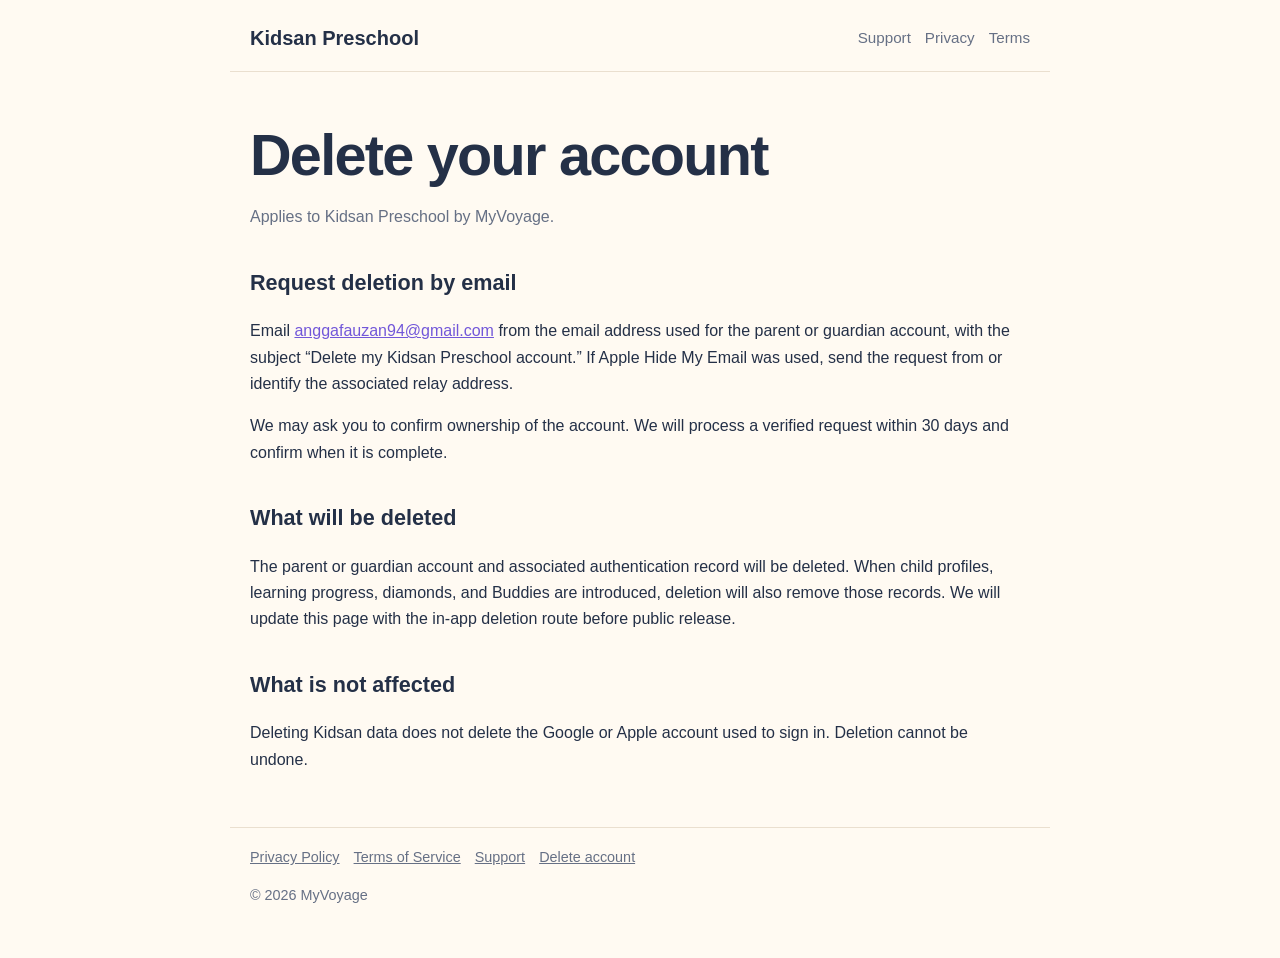
==== delete-account.html @ 6079bda6 "Prepare free GitHub Pages site" ====
<!doctype html>
<html lang="en">
<head><meta charset="utf-8"><meta name="viewport" content="width=device-width,initial-scale=1"><title>Delete Account — Kidsan Preschool</title><meta name="description" content="Request deletion of a Kidsan Preschool account."><link rel="stylesheet" href="style.css"></head>
<body><header><a class="brand" href="index.html">Kidsan Preschool</a><nav><a href="support.html">Support</a><a href="privacy.html">Privacy</a><a href="terms.html">Terms</a></nav></header>
<main><h1>Delete your account</h1><p class="muted">Applies to Kidsan Preschool by MyVoyage.</p>
<h2>Request deletion by email</h2><p>Email <a href="mailto:anggafauzan94@gmail.com?subject=Delete%20my%20Kidsan%20Preschool%20account">anggafauzan94@gmail.com</a> from the email address used for the parent or guardian account, with the subject “Delete my Kidsan Preschool account.” If Apple Hide My Email was used, send the request from or identify the associated relay address.</p>
<p>We may ask you to confirm ownership of the account. We will process a verified request within 30 days and confirm when it is complete.</p>
<h2>What will be deleted</h2><p>The parent or guardian account and associated authentication record will be deleted. When child profiles, learning progress, diamonds, and Buddies are introduced, deletion will also remove those records. We will update this page with the in-app deletion route before public release.</p>
<h2>What is not affected</h2><p>Deleting Kidsan data does not delete the Google or Apple account used to sign in. Deletion cannot be undone.</p></main>
<footer><a href="privacy.html">Privacy Policy</a><a href="terms.html">Terms of Service</a><a href="support.html">Support</a><a href="delete-account.html">Delete account</a><p>© 2026 MyVoyage</p></footer></body></html>
---- style.css ----
:root{--bg:#fffaf2;--fg:#243047;--muted:#667085;--line:#eadfcf;--accent:#7257d9;--accent2:#ffb547;--card:#ffffff}
*{box-sizing:border-box}
body{margin:0;background:var(--bg);color:var(--fg);font:16px/1.65 -apple-system,BlinkMacSystemFont,"Segoe UI",sans-serif}
main,header,footer{max-width:820px;margin:0 auto;padding-left:20px;padding-right:20px}
header{display:flex;flex-wrap:wrap;gap:14px;align-items:center;justify-content:space-between;padding-top:22px;padding-bottom:16px;border-bottom:1px solid var(--line)}
.brand{font-weight:800;font-size:1.25rem;color:var(--fg);text-decoration:none}
nav a{margin-left:14px;color:var(--muted);text-decoration:none;font-size:.95rem}
nav a:first-child{margin-left:0}
a{color:var(--accent)}
h1{font-size:clamp(2rem,7vw,3.6rem);line-height:1.08;margin:52px 0 18px;letter-spacing:-.03em}
h2{font-size:1.35rem;margin-top:34px}
h3{font-size:1.05rem;margin-top:24px}
.lead{font-size:1.2rem;max-width:650px}
.muted{color:var(--muted)}
.card{background:var(--card);border:1px solid var(--line);border-radius:20px;padding:20px 22px;margin:20px 0;box-shadow:0 10px 30px rgba(36,48,71,.05)}
.pill{display:inline-block;padding:7px 12px;border-radius:999px;background:#efeaff;color:#5841b8;font-weight:700;font-size:.88rem}
.badges{display:flex;flex-wrap:wrap;gap:12px;margin:24px 0}
.badge{display:inline-block;padding:12px 18px;border-radius:13px;border:1px solid var(--line);background:var(--card);color:var(--fg);text-decoration:none;font-weight:700}
table{border-collapse:collapse;width:100%;font-size:.95rem;display:block;overflow-x:auto}
th,td{border:1px solid var(--line);padding:9px 11px;text-align:left;vertical-align:top}
footer{margin-top:54px;padding-top:18px;padding-bottom:36px;border-top:1px solid var(--line);font-size:.9rem;color:var(--muted)}
footer a{color:var(--muted);margin-right:14px}
@media(max-width:560px){nav{width:100%}nav a{margin-left:10px}h1{margin-top:38px}}
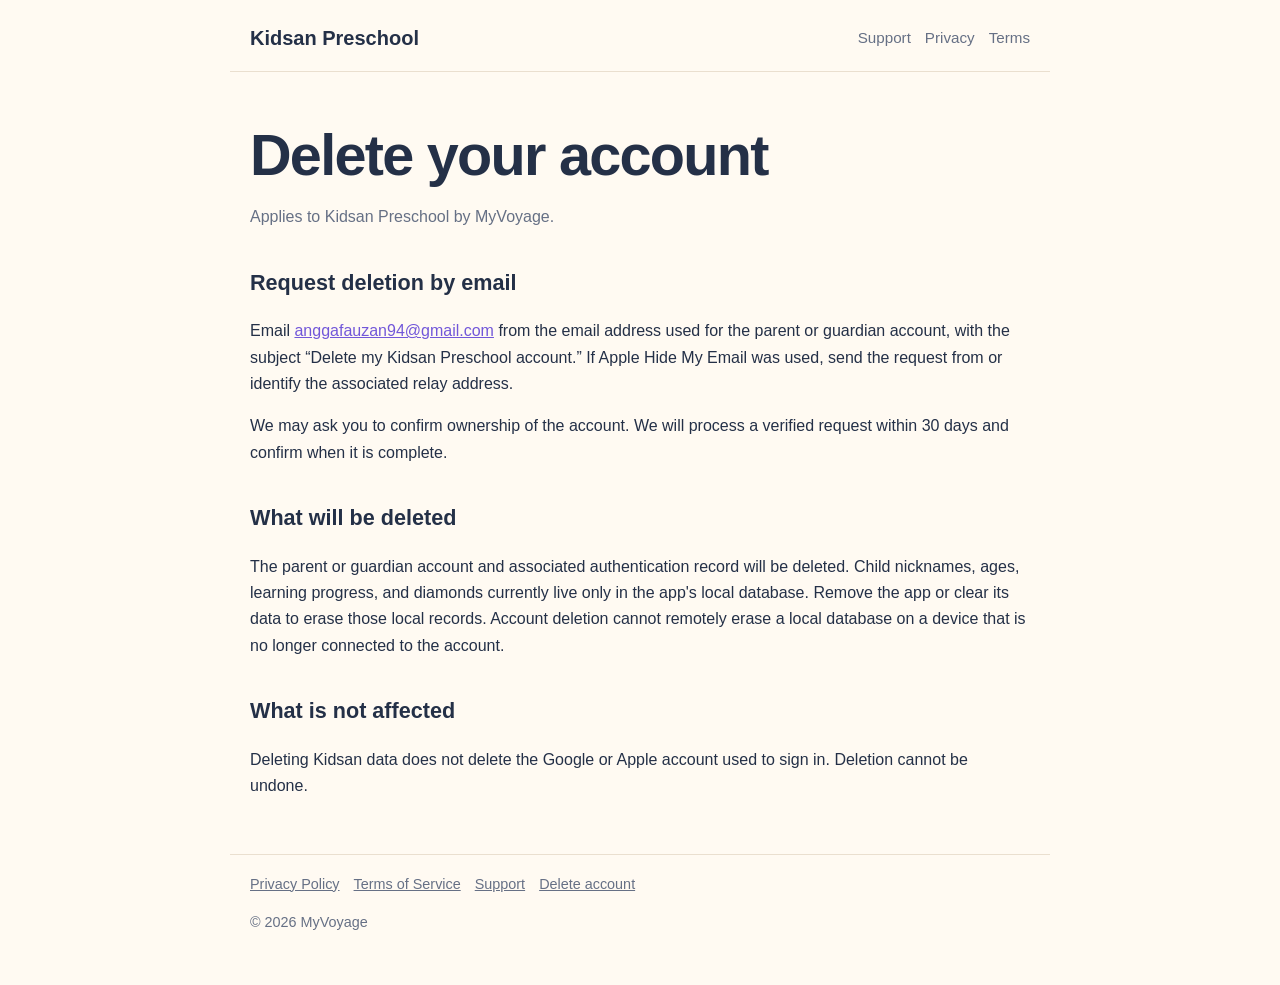
==== commit 6aaf8fed: "Correct current Kidsan data disclosures" ====
--- a/delete-account.html
+++ b/delete-account.html
@@ -5,6 +5,6 @@
 <main><h1>Delete your account</h1><p class="muted">Applies to Kidsan Preschool by MyVoyage.</p>
 <h2>Request deletion by email</h2><p>Email <a href="mailto:anggafauzan94@gmail.com?subject=Delete%20my%20Kidsan%20Preschool%20account">anggafauzan94@gmail.com</a> from the email address used for the parent or guardian account, with the subject “Delete my Kidsan Preschool account.” If Apple Hide My Email was used, send the request from or identify the associated relay address.</p>
 <p>We may ask you to confirm ownership of the account. We will process a verified request within 30 days and confirm when it is complete.</p>
-<h2>What will be deleted</h2><p>The parent or guardian account and associated authentication record will be deleted. When child profiles, learning progress, diamonds, and Buddies are introduced, deletion will also remove those records. We will update this page with the in-app deletion route before public release.</p>
+<h2>What will be deleted</h2><p>The parent or guardian account and associated authentication record will be deleted. Child nicknames, ages, learning progress, and diamonds currently live only in the app's local database. Remove the app or clear its data to erase those local records. Account deletion cannot remotely erase a local database on a device that is no longer connected to the account.</p>
 <h2>What is not affected</h2><p>Deleting Kidsan data does not delete the Google or Apple account used to sign in. Deletion cannot be undone.</p></main>
 <footer><a href="privacy.html">Privacy Policy</a><a href="terms.html">Terms of Service</a><a href="support.html">Support</a><a href="delete-account.html">Delete account</a><p>© 2026 MyVoyage</p></footer></body></html>
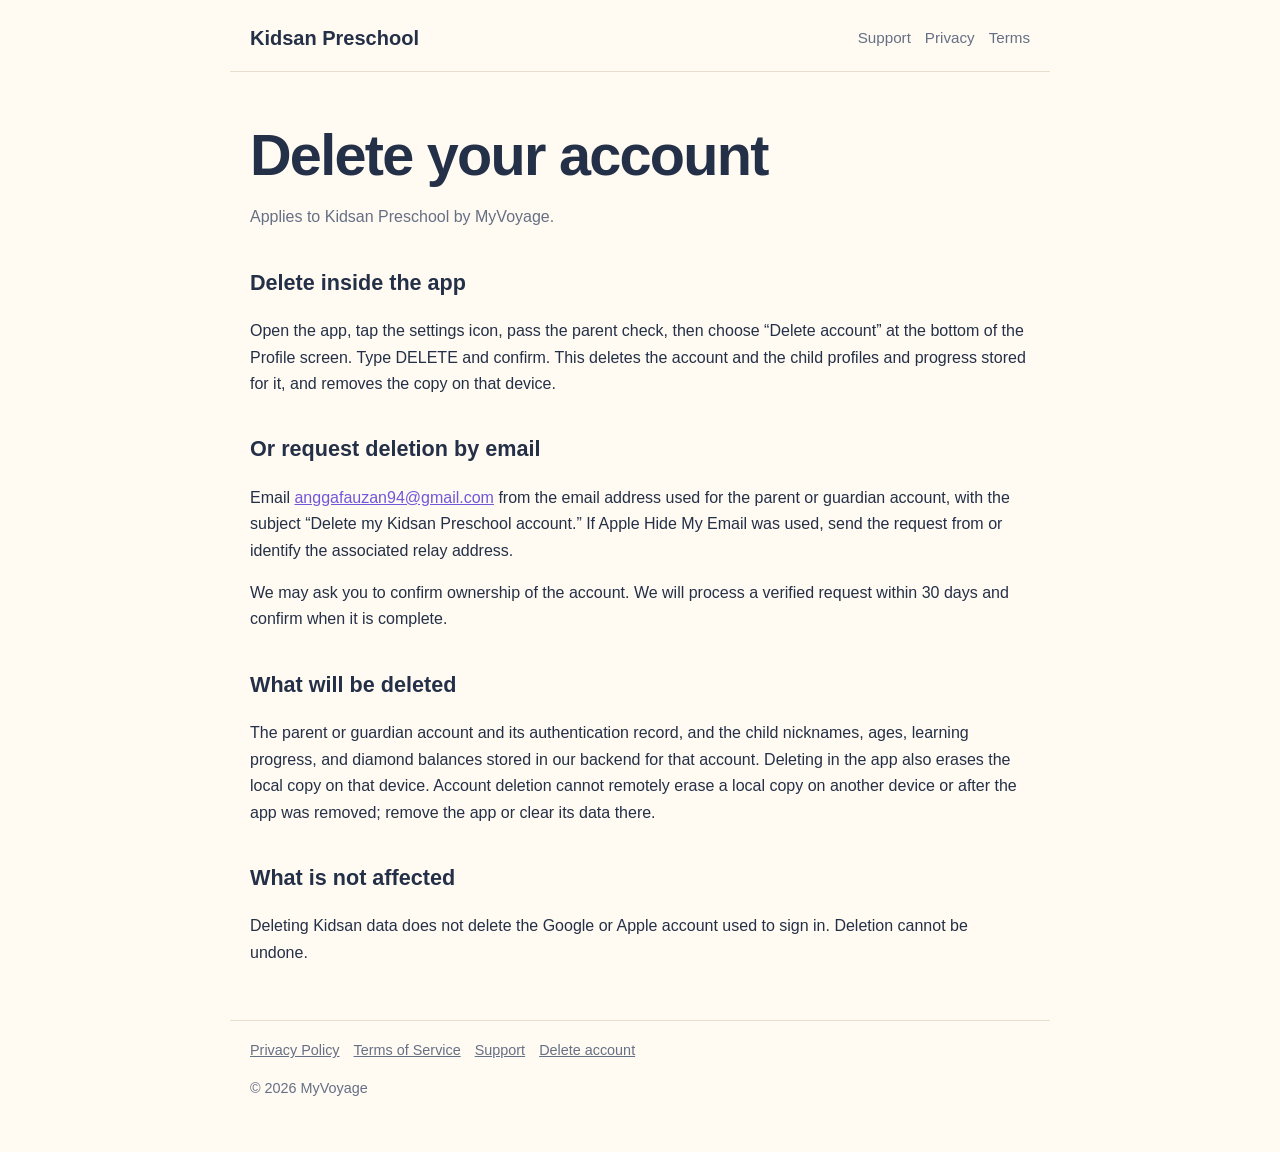
==== commit e3b3d7ea: "Describe cloud sync of child profiles and in-app account deletion Privacy: nickname, age, language, " ====
--- a/delete-account.html
+++ b/delete-account.html
@@ -3,8 +3,9 @@
 <head><meta charset="utf-8"><meta name="viewport" content="width=device-width,initial-scale=1"><title>Delete Account — Kidsan Preschool</title><meta name="description" content="Request deletion of a Kidsan Preschool account."><link rel="stylesheet" href="style.css"></head>
 <body><header><a class="brand" href="index.html">Kidsan Preschool</a><nav><a href="support.html">Support</a><a href="privacy.html">Privacy</a><a href="terms.html">Terms</a></nav></header>
 <main><h1>Delete your account</h1><p class="muted">Applies to Kidsan Preschool by MyVoyage.</p>
-<h2>Request deletion by email</h2><p>Email <a href="mailto:anggafauzan94@gmail.com?subject=Delete%20my%20Kidsan%20Preschool%20account">anggafauzan94@gmail.com</a> from the email address used for the parent or guardian account, with the subject “Delete my Kidsan Preschool account.” If Apple Hide My Email was used, send the request from or identify the associated relay address.</p>
+<h2>Delete inside the app</h2><p>Open the app, tap the settings icon, pass the parent check, then choose “Delete account” at the bottom of the Profile screen. Type DELETE and confirm. This deletes the account and the child profiles and progress stored for it, and removes the copy on that device.</p>
+<h2>Or request deletion by email</h2><p>Email <a href="mailto:anggafauzan94@gmail.com?subject=Delete%20my%20Kidsan%20Preschool%20account">anggafauzan94@gmail.com</a> from the email address used for the parent or guardian account, with the subject “Delete my Kidsan Preschool account.” If Apple Hide My Email was used, send the request from or identify the associated relay address.</p>
 <p>We may ask you to confirm ownership of the account. We will process a verified request within 30 days and confirm when it is complete.</p>
-<h2>What will be deleted</h2><p>The parent or guardian account and associated authentication record will be deleted. Child nicknames, ages, learning progress, and diamonds currently live only in the app's local database. Remove the app or clear its data to erase those local records. Account deletion cannot remotely erase a local database on a device that is no longer connected to the account.</p>
+<h2>What will be deleted</h2><p>The parent or guardian account and its authentication record, and the child nicknames, ages, learning progress, and diamond balances stored in our backend for that account. Deleting in the app also erases the local copy on that device. Account deletion cannot remotely erase a local copy on another device or after the app was removed; remove the app or clear its data there.</p>
 <h2>What is not affected</h2><p>Deleting Kidsan data does not delete the Google or Apple account used to sign in. Deletion cannot be undone.</p></main>
 <footer><a href="privacy.html">Privacy Policy</a><a href="terms.html">Terms of Service</a><a href="support.html">Support</a><a href="delete-account.html">Delete account</a><p>© 2026 MyVoyage</p></footer></body></html>
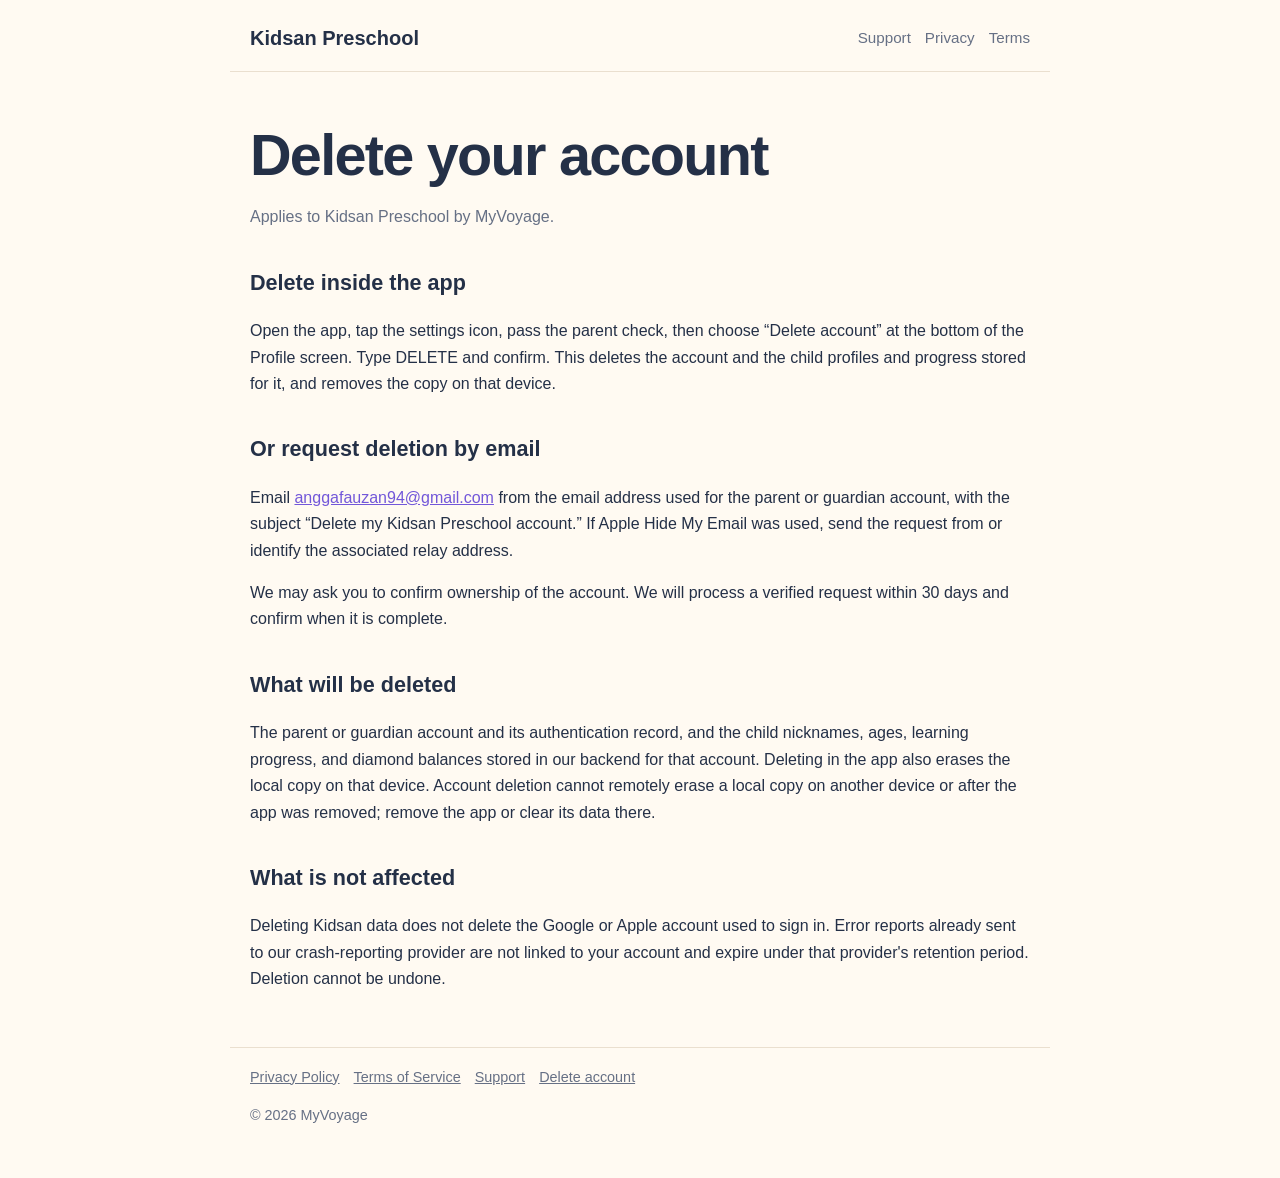
==== commit 749d79a8: "Privacy pages: mention performance timings and error-report retention State that a small sample of p" ====
--- a/delete-account.html
+++ b/delete-account.html
@@ -7,5 +7,5 @@
 <h2>Or request deletion by email</h2><p>Email <a href="mailto:anggafauzan94@gmail.com?subject=Delete%20my%20Kidsan%20Preschool%20account">anggafauzan94@gmail.com</a> from the email address used for the parent or guardian account, with the subject “Delete my Kidsan Preschool account.” If Apple Hide My Email was used, send the request from or identify the associated relay address.</p>
 <p>We may ask you to confirm ownership of the account. We will process a verified request within 30 days and confirm when it is complete.</p>
 <h2>What will be deleted</h2><p>The parent or guardian account and its authentication record, and the child nicknames, ages, learning progress, and diamond balances stored in our backend for that account. Deleting in the app also erases the local copy on that device. Account deletion cannot remotely erase a local copy on another device or after the app was removed; remove the app or clear its data there.</p>
-<h2>What is not affected</h2><p>Deleting Kidsan data does not delete the Google or Apple account used to sign in. Deletion cannot be undone.</p></main>
+<h2>What is not affected</h2><p>Deleting Kidsan data does not delete the Google or Apple account used to sign in. Error reports already sent to our crash-reporting provider are not linked to your account and expire under that provider's retention period. Deletion cannot be undone.</p></main>
 <footer><a href="privacy.html">Privacy Policy</a><a href="terms.html">Terms of Service</a><a href="support.html">Support</a><a href="delete-account.html">Delete account</a><p>© 2026 MyVoyage</p></footer></body></html>
